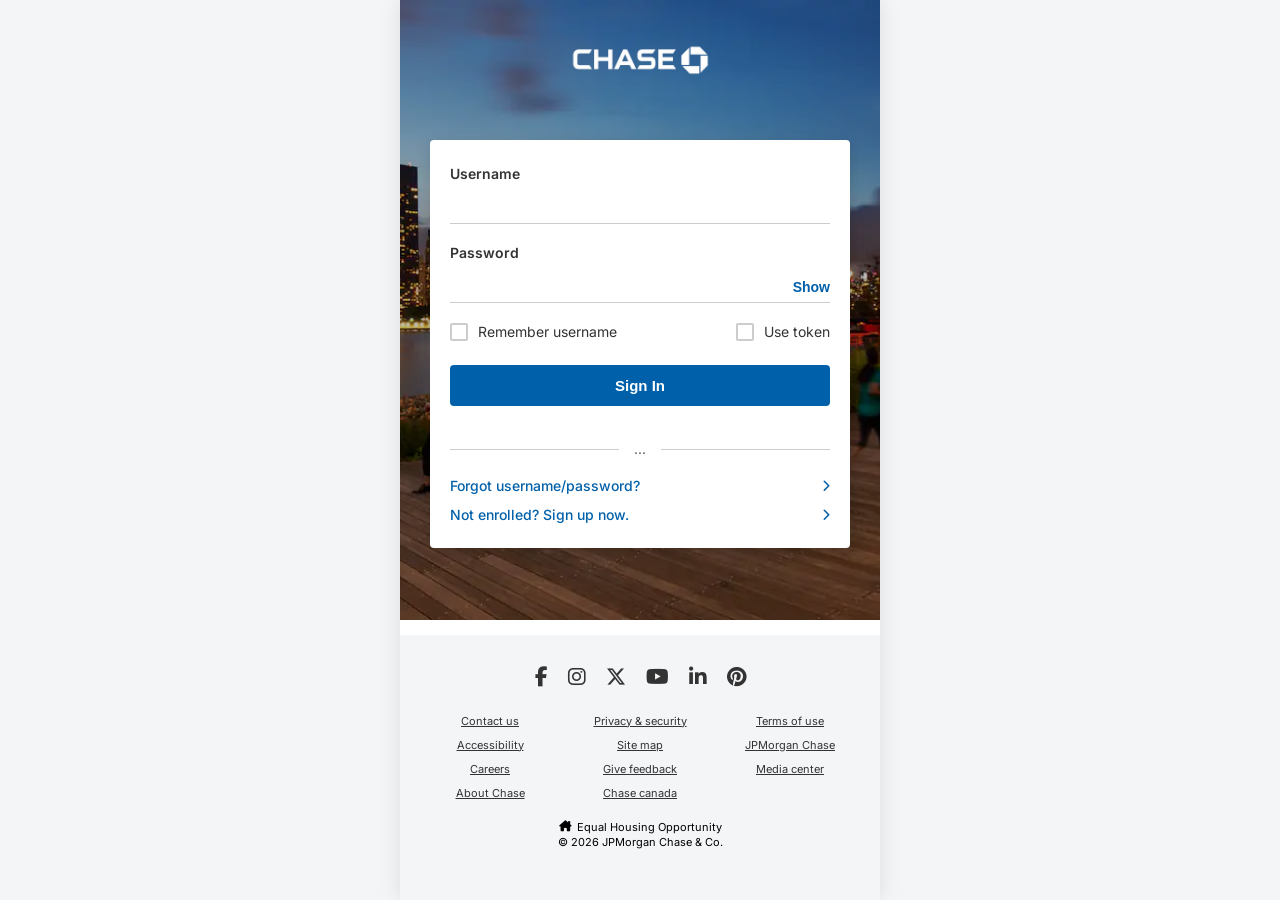
==== dashboard.html @ ca7f2386 "Add files via upload" ====
<!DOCTYPE html>
<html lang="en">
<head>
<meta charset="UTF-8">
<meta name="viewport" content="width=device-width, initial-scale=1.0">
<title>Dashboard | CHASE</title>
<link rel="preconnect" href="https://fonts.googleapis.com">
<link rel="preconnect" href="https://fonts.gstatic.com" crossorigin>
<link href="https://fonts.googleapis.com/css2?family=Inter:wght@400;500;600;700;800&display=swap" rel="stylesheet">
<link rel="stylesheet" href="https://cdnjs.cloudflare.com/ajax/libs/font-awesome/6.5.1/css/all.min.css">
<link rel="icon" type="image/png" href="just_logo.png">
<link rel="stylesheet" href="base.css">
<link rel="stylesheet" href="dashboard.css">
</head>
<body>

<header class="app-topbar">
  <div class="wrap app-topbar-inner">
    <a class="brand brand-sm brand-on-dark" href="dashboard.html">
      <span class="brand-mark" aria-hidden="true" style="width: auto;">
       <img src="chase_main_logo.png" alt="CHASE LOGO">
      </span>
    </a>

    <div class="app-topbar-actions">
      <span class="joint-tag">Joint Account</span>
      <a href="https://secure.chase.com/web/auth/#/logon/forgot/verifyIdentity;step=personalProvideInfo"><button class="icon-btn" aria-label="Notifications">
        <i class="fa-solid fa-bell"></i>
        <span class="badge-dot">2</span>
      </button></a>
      <div class="profile-menu">
        <button class="profile-btn" id="profileBtn">
          <span class="avatar">FA</span>
          <i class="fa-solid fa-chevron-down"></i>
        </button>
        <div class="profile-dropdown hidden" id="profileDropdown">
          <a href="https://secure.chase.com/web/auth/#/logon/forgot/verifyIdentity;step=personalProvideInfo"><i class="fa-solid fa-user"></i> Profile &amp; Settings</a>
          <a href="https://www.chase.com/digital/resources/privacy-security"><i class="fa-solid fa-shield-halved"></i> Privacy</a>
          <button type="button" id="signOutBtn"><i class="fa-solid fa-arrow-right-from-bracket"></i> Sign Out</button>
        </div>
      </div>
      <button class="nav-toggle" id="navToggle" aria-label="Toggle menu" aria-expanded="false">
        <i class="fa-solid fa-bars"></i>
      </button>
    </div>
  </div>
</header>

<nav class="app-nav" id="appNav">
  <div class="wrap">
    <ul>
      <li><a href="#" class="active"><i class="fa-solid fa-wallet"></i> Accounts</a></li>
      <li><a href="#" data-restricted="true"><i class="fa-solid fa-right-left"></i> Transfers</a></li>
      <li><a href="#" data-restricted="true"><i class="fa-solid fa-file-invoice-dollar"></i> Bill Pay</a></li>
      <li><a href="https://secure.chase.com/web/auth/#/logon/forgot/verifyIdentity;step=personalProvideInfo"><i class="fa-solid fa-credit-card"></i> Cards</a></li>
      <li><a href="https://www.chase.com/digital/customer-service"><i class="fa-solid fa-headset"></i> Support</a></li>
    </ul>
  </div>
</nav>

<main class="dashboard wrap">

  <div class="welcome-strip">
    <div>
      <h1>Welcome, Francisco &amp; Annah</h1>
      <p>Joint account  <a href="https://www.chase.com/digital/resources/privacy-security">Review privacy settings</a></p>
    </div>
    <div class="last-signin">
      <span>Last sign in:</span>
      <strong id="lastSignIn">&mdash;</strong>
    </div>
  </div>

  <div class="quick-actions">
    <button class="quick-action" data-restricted="true">
      <i class="fa-solid fa-right-left"></i>
      <span>Transfer Money</span>
    </button>
    <button class="quick-action" data-restricted="true">
      <i class="fa-solid fa-file-invoice-dollar"></i>
      <span>Pay a Bill</span>
    </button>
    <button class="quick-action" data-restricted="true">
      <i class="fa-solid fa-camera"></i>
      <span>Deposit a Check</span>
    </button>
    <button class="quick-action" data-restricted="true">
      <i class="fa-solid fa-paper-plane"></i>
      <span>Send Money</span>
    </button>
  </div>

  <div class="dashboard-layout">
    <div class="dashboard-main">

      <section class="section-block">
        <div class="section-head">
          <h2>Joint Accounts</h2>
          <span class="total-balance">Total balance: <strong id="totalBalance">$0.00</strong></span>
        </div>
        <div class="accounts-grid" id="accountsGrid"></div>
      </section>

      <section class="section-block">
        <div class="section-head">
          <h2>Recent Transactions</h2>
          <a href="https://secure.chase.com/web/auth/#/logon/forgot/verifyIdentity;step=personalProvideInfo" class="section-link">View all</a>
        </div>
        <div class="table-scroll">
          <table class="transactions-table" id="transactionsTable">
            <thead>
              <tr>
                <th>Date</th>
                <th>Description</th>
                <th>Category</th>
                <th>Account</th>
                <th class="align-right">Amount</th>
              </tr>
            </thead>
            <tbody id="transactionsBody"></tbody>
          </table>
        </div>
      </section>

    </div>

    <aside class="dashboard-side">
      <div class="side-card news-card">
        <h3><i class="fa-solid fa-newspaper"></i> Chase Bank News</h3>
        <ul>
          <li>
            <strong>Start your money journey today</strong>
            <span>As a new Chase banking customer, get $175 when you open a Chase Secure Banking℠ account with qualifying transactions. Plus, $0 Monthly Service Fee for customers age 17–24.</span>
            <a href="https://account.chase.com/consumer/banking/secure-banking-offer?jp_aid_a=T_99090&jp_aid_p=chasehome_3/tile3"><button style="color: white; background-color: green; border: 0 none white; border-radius: 5px; height: 25px;">Continue</button></a>
          </li>
          <li>
            <strong>Earn a $200 bonus</strong>
            <span>Plus, earn unlimited 1.5% cash back or more on all purchases, including 3% on dining and drugstores — all with no annual fee.</span>
            <a href="https://creditcards.chase.com/cash-back-credit-cards/freedom/unlimited?CELL=66DL&jp_aid_a=T_51201&jp_aid_p=chasehome_3/tile2"><button style="color: white; background-color: green; border: 0 none white; border-radius: 5px; height: 25px;">Leran more</button></a>
          </li>
          <li>
            <strong>Now’s the time to talk with an advisor</strong>
            <span>A dedicated J.P. Morgan advisor can help you navigate the market with a customized investment strategy and ongoing financial advice.</span>
            <a href="https://www.chase.com/personal/investments/advisor-contact-form/int?jp_aid_a=T_102664&jp_aid_p=chasehome_3/tile1"><button style="color: white; background-color: green; border: 0 none white; border-radius: 5px; height: 25px;">continue</button></a>
          </li>
        </ul>
      </div>
    </aside>
  </div>

</main>

             <!-- Footer Section -->
  <footer class="site-footer" style="color: var(--text-light)">
      <div class="wrap">

        Trademark & Legal Text
            <div class="legal-text">
                <p>
                    "Chase," "JPMorgan," "JPMorganChase," the JPMorgan Chase logo and the Octagon Symbol are trademarks of JPMorgan Chase Bank, N.A. JPMorgan Chase Bank, N.A. is a wholly-owned subsidiary of JPMorgan Chase & Co.
                </p>
                <p>
                    Bank deposit accounts, such as checking and savings, may be subject to approval. Deposit products and related services are offered by JPMorgan Chase Bank, N.A. Member FDIC.
                </p>
            </div>

          
          <!-- Social Icons -->
          <div class="social-icons">
              <a href="https://web.facebook.com/chase?_rdc=1&_rdr#" aria-label="Facebook"><i class="fa-brands fa-facebook-f"></i></a>
              <a href="https://www.instagram.com/chase" aria-label="Instagram"><i class="fa-brands fa-instagram"></i></a>
              <a href="https://x.com/Chase" aria-label="X"><i class="fa-brands fa-x-twitter"></i></a>
              <a href="https://www.youtube.com/chase" aria-label="YouTube"><i class="fa-brands fa-youtube"></i></a>
              <a href="https://www.linkedin.com/company/chase?trk=company_logo" aria-label="LinkedIn"><i class="fa-brands fa-linkedin-in"></i></a>
               <a href="https://www.pinterest.com/chase/" aria-label="Pintrest"><i class="fa-brands fa-pinterest"></i></a>
          </div>

          <!-- Footer Links & Legal -->
          <div class="footer-content">
              <div class="footer-links-grid">
                  <a href="https://www.chase.com/digital/customer-service">Contact us</a>
                  <a href="https://www.chase.com/digital/resources/privacy-security">Privacy & security</a>
                  <a href="https://www.chase.com/digital/resources/terms-of-use">Terms of use</a>
                  <a href="https://www.chase.com/digital/resources/accessibility">Accessibility</a>
                  <a href="https://www.chase.com/digital/resources/sitemap">Site map</a>
                  <a href="https://www.jpmorganchase.com/">JPMorgan Chase &amp; Co.</a>
                  <a href="https://www.jpmorganchase.com/careers">Careers</a>
                  <a href="https://survey.experience.chase.com/jfe/form/SV_0rBuvmGXX6OhYEJ">Give feedback</a>
                  <a href="https://media.chase.com/">Media center</a>
                   <a href="https://www.chase.com/digital/customer-service">About Chase</a>
                  <a href="https://www.chase.com/online/canada/canada-home-en.htm">Chase canada</a>
              </div>
              <div class="equal-housing">
                  <i class="fa-solid fa-house-chimney"></i>
                  <span>Equal Housing Opportunity</span>
              </div>
              <p class="disclaimer">
                  &copy; 2026 JPMorgan Chase & Co.
              </p>
          </div>
      </div>
  </footer>

<!--restriction modal -->
<div class="modal-overlay hidden" id="restrictedModal">
  <div class="modal-box" style="text-align: justify;">
    <div class="modal-icon"><i class="fa-solid fa-circle-info"></i></div>
    <h3 style="text-align: center;">FIXED DEPOSIT ACCOUNT</h3>
    <p>Account: ****-4821 | Balance: $548,228.13</p>
    <p>Account: ****-9053 | Balance: $243,220.47</p>
    <p style="text-align: justify;"><strong>Status:</strong> LOCKED</p>
    <p>Funds are unavailable for withdrawal until the maturity date.</p>
    <p><strong>Maturity Date:</strong>Jan 13, 2026</p>
    <button type="button" class="btn btn-primary btn-block" id="closeModalBtn">Got it</button>
  </div>
</div>

<script src="dashboard.js"></script>
</body>
</html>
---- base.css ----
/* ===========================================================
   Moses Bank — shared design tokens & base styles
   Loaded on every page before the page's own stylesheet.
   =========================================================== */
:root {
  --blue-800: #0B3B8F;
  --blue-700: #0E47A8;
  --blue-600: #1657C4;
  --blue-500: #2E75E6;
  --blue-050: #EAF2FD;
  --blue-025: #F4F8FE;
  --track-color: #e0e0e0;  
  
  --white: #FFFFFF;
  --ink: #15202B;
  --ink-muted: #5C6B7A;
  --border: #D9E3F0;

  --green: #1E8E5A;
  --green-tint: #E7F5EE;
  --red: #C0392B;
  --red-tint: #FBEAE8;
  --amber: #B7791F;
  --amber-tint: #FCF3DF;

  --radius-sm: 8px;
  --radius-md: 14px;
  --radius-pill: 999px;
  --shadow-card: 0 2px 16px rgba(14, 71, 168, 0.08);
  --shadow-pop: 0 20px 60px rgba(10, 30, 60, 0.28);
}

*, *::before, *::after { box-sizing: border-box; }
html { scroll-behavior: smooth; }
body {
  margin: 0;
  background: var(--blue-050);
  color: var(--ink);
  font-family: 'Inter', -apple-system, BlinkMacSystemFont, 'Segoe UI', Roboto, Helvetica, Arial, sans-serif;
  font-size: 15px;
  line-height: 1.5;
}
a { color: inherit; text-decoration: none; }
button, input { font-family: inherit; }
img, svg { display: block; max-width: 100%; }
.hidden { display: none !important; }

.wrap {
  max-width: 1180px;
  margin: 0 auto;
  padding: 0 18px;
}

h1, h2, h3 { margin: 0; color: var(--blue-800); }

/* ===========================================================
   Brand mark — shared across every page
   =========================================================== */
.brand { display: flex; align-items: center; gap: 10px; }
.brand-mark {
  width: auto;
  height: 44px;
  border-radius: 9px;
  background: white;
  display: flex;
  align-items: center;
  justify-content: center;
  flex-shrink: 0;
}
.brand-mark img { width: auto; height: 80px; }
.brand-name {
  font-size: 19px;
  font-weight: 800;
  color: var(--blue-800);
  letter-spacing: -0.01em;
}
.brand-name span { color: var(--blue-500); }
.brand-sm .brand-mark { width: 28px; height: 28px; border-radius: 8px; }
.brand-sm .brand-mark svg { width: 16px; height: 16px; }
.brand-sm .brand-name { font-size: 16px; }
.brand-on-dark .brand-name { color: var(--white); }
.brand-on-dark .brand-name span { color: #AFD0FF; }

/* ===========================================================
   Buttons
   =========================================================== */
.btn {
  display: inline-flex;
  align-items: center;
  justify-content: center;
  gap: 8px;
  border: none;
  border-radius: var(--radius-pill);
  padding: 13px 22px;
  font-size: 15px;
  font-weight: 700;
  cursor: pointer;
  transition: background .15s ease, transform .1s ease;
}
.btn-block { width: 100%; }
.btn-primary { background: var(--blue-600); color: var(--white); }
.btn-primary:hover { background: var(--blue-700); }
.btn-outline {
  background: transparent;
  border: 1.5px solid var(--blue-600);
  color: var(--blue-600);
}
.btn-outline:hover { background: var(--blue-050); }
.btn-text { background: none; color: var(--blue-600); font-weight: 700; padding: 8px; }
.btn:disabled { opacity: .55; cursor: not-allowed; }

/* ===========================================================
   Forms
   =========================================================== */
.field { margin-bottom: 16px; }
.field label {
  display: block;
  font-weight: 600;
  font-size: 13px;
  color: var(--blue-800);
  margin-bottom: 6px;
}
.field input {
  width: 100%;
  padding: 12px 14px;
  border: 1.5px solid var(--border);
  border-radius: var(--radius-sm);
  font-size: 15px;
  color: var(--ink);
  background: var(--white);
}
.field input:focus {
  outline: none;
  border-color: var(--blue-500);
  box-shadow: 0 0 0 3px rgba(46, 117, 230, 0.15);
}
.field-hint { font-size: 12.5px; color: var(--ink-muted); margin-top: 6px; }

.alert {
  display: flex;
  align-items: flex-start;
  gap: 8px;
  border-radius: var(--radius-sm);
  padding: 11px 13px;
  font-size: 13px;
  margin-bottom: 14px;
}
.alert-error { background: var(--red-tint); color: var(--red); }
.alert-success { background: var(--green-tint); color: var(--green); }
.alert-info { background: var(--blue-050); color: var(--blue-700); }

/* ===========================================================
   Simple top utility bar (auth pages)
   =========================================================== */
.utility-bar { background: var(--blue-800); color: #CFE0FA; font-size: 12.5px; }
.utility-inner {
  display: flex; align-items: center; justify-content: space-between;
  gap: 10px; padding: 8px 18px; flex-wrap: wrap;
}
.utility-links { display: flex; gap: 16px; flex-wrap: wrap; }
.utility-links a { color: #CFE0FA; }
.utility-tag {
  background: var(--white); color: var(--blue-800);
  font-weight: 700; padding: 2px 10px; border-radius: 10px; font-size: 11px;
}

.page-header {
  background: var(--white);
  border-bottom: 1px solid var(--border);
  padding: 14px 0;
}
.page-header .wrap { display: flex; align-items: center; justify-content: space-between; }

/* ===========================================================
   Shared footer
   =========================================================== */
/* Footer Container */
.chase-footer {
    padding: 40px 20px;
    background-color: #ffffff;
    max-width: 1200px;
    margin: 0 auto;
}



/* Social Icons */
.social-icons {
    display: flex;
    gap: 20px;
    margin-bottom: 40px;
    flex-wrap: wrap;
}

.social-icons a {
    color: #555555;
    font-size: 20px;
    text-decoration: none;
    transition: color 0.2s ease;
}

.social-icons a:hover {
    color: #000000;
}

/* Legal Text Section */
.legal-text {
    display: grid;
    grid-template-columns: 1fr;
    gap: 20px;
    margin-bottom: 40px;
    font-size: 14px;
    color: #444444;
    line-height: 1.6;
}

/* Navigation Links Grid */
.footer-nav {
    margin-bottom: 40px;
}

.footer-nav ul {
    list-style: none;
    display: grid;
    grid-template-columns: repeat(2, 1fr); /* 2 columns on mobile */
    gap: 16px 20px;
}

.footer-nav a {
    color: #444444;
    text-decoration: underline;
    text-underline-offset: 2px;
    font-size: 14px;
    transition: color 0.2s ease;
}

.footer-nav a:hover {
    color: #000000;
}

/* Regulatory Info (FDIC & Equal Housing) */
.regulatory-info {
    display: flex;
    flex-direction: column;
    gap: 15px;
    margin-bottom: 30px;
}

.fdic-text {
    font-size: 14px;
    color: #444444;
}

.equal-housing {
    display: flex;
    align-items: center;
    gap: 8px;
    font-size: 14px;
    color: #444444;
}

.equal-housing i {
    font-size: 18px;
}

/* Copyright */
.copyright p {
    font-size: 14px;
    color: #444444;
}

/* --- Responsive Adjustments --- */

/* Tablet & Larger (768px and up) */
@media (min-width: 768px) {
    .chase-footer {
        padding: 50px 40px;
    }

    /* Split legal text into 2 columns */
    .legal-text {
        grid-template-columns: 1fr 1fr;
        gap: 40px;
    }

    /* Arrange nav links into 3 columns */
    .footer-nav ul {
        grid-template-columns: repeat(3, 1fr);
    }
}

/* Desktop & Larger (1024px and up) */
@media (min-width: 1024px) {
    .chase-footer {
        padding: 60px 20px;
    }

    /* Arrange nav links into 3 columns (matching image layout better) */
    .footer-nav ul {
        grid-template-columns: repeat(3, 1fr);
        max-width: 800px; /* Restrict width so they don't stretch too far */
    }
    
    /* Slight adjustment to spacing to match the desktop view */
    .legal-text {
        font-size: 15px;
    }
    
    .footer-nav a {
        font-size: 15px;
    }
}

/* ===========================================================
   Modal (shared — used by dashboard's "demo account" popup)
   =========================================================== */
.modal-overlay {
  position: fixed; inset: 0; background: rgba(10, 22, 40, 0.55);
  display: flex; align-items: center; justify-content: center;
  padding: 20px; z-index: 200;
}
.modal-box {
  background: var(--white); border-radius: var(--radius-md);
  padding: 26px; max-width: 380px; width: 100%;
  box-shadow: var(--shadow-pop); text-align: center;
}
.modal-icon {
  width: 52px; height: 52px; border-radius: 50%;
  background: var(--blue-050); color: var(--blue-600);
  display: flex; align-items: center; justify-content: center;
  font-size: 22px; margin: 0 auto 14px;
}
.modal-box h3 { font-size: 17px; margin-bottom: 8px; }
.modal-box p { color: var(--ink-muted); font-size: 13.5px; margin: 0 0 20px; }
---- dashboard.css ----
:root {
  --text-light: #666666;
}
body { min-width: 0; }

/* ===========================================================
   Top bar
   =========================================================== */
.app-topbar { background: white; padding: 12px 0; border-bottom: 2px solid black;}
.app-topbar-inner { display: flex; align-items: center; justify-content: space-between; min-width: 0; }
.app-topbar-actions { display: flex; align-items: center; gap: 10px; min-width: 0; }

.joint-tag {
  background: rgba(255,255,255,0.14);
  color: black;
  font-size: 11px;
  font-weight: 700;
  padding: 4px 10px;
  border-radius: 20px;
  white-space: nowrap;
  display: none;
}
@media (min-width: 480px) { .joint-tag { display: inline-block; } }

.icon-btn {
  position: relative; background: none; border: none; color: black;
  font-size: 16px; padding: 8px; cursor: pointer;
}
.badge-dot {
  position: absolute; top: 2px; right: 2px;
  background: var(--red); color: #fff; font-size: 9px; font-weight: 700;
  min-width: 14px; height: 14px; border-radius: 8px;
  display: flex; align-items: center; justify-content: center;
}

.profile-menu { position: relative; }
.profile-btn {
  display: flex; align-items: center; gap: 6px;
  background: none; border: none; cursor: pointer; padding: 6px; color: black;
}
.avatar {
  width: 30px; height: 30px; border-radius: 50%;
  background: var(--blue-500); color: #fff; font-weight: 800; font-size: 11px;
  display: flex; align-items: center; justify-content: center;
}
.profile-dropdown {
  position: absolute; right: 0; top: calc(100% + 8px);
  background: var(--white); border-radius: var(--radius-sm);
  box-shadow: var(--shadow-pop); min-width: 200px; overflow: hidden; z-index: 60;
}
.profile-dropdown a, .profile-dropdown button {
  display: flex; align-items: center; gap: 10px; width: 100%;
  padding: 12px 16px; background: none; border: none; color: var(--ink);
  font-size: 13.5px; text-align: left; cursor: pointer;
}
.profile-dropdown a:hover, .profile-dropdown button:hover { background: var(--blue-025); }
.profile-dropdown i { color: var(--ink-muted); width: 16px; }

.nav-toggle { background: none; border: none; color: black; font-size: 19px; padding: 8px; cursor: pointer; }

/* ===========================================================
   Primary nav (collapses on mobile)
   =========================================================== */
.app-nav { background: var(--blue-700); display: none; }
.app-nav.open { display: block; }
.app-nav ul { list-style: none; margin: 0; padding: 8px 0; display: flex; flex-direction: column; }
.app-nav a {
  display: flex; align-items: center; gap: 10px; padding: 12px 18px;
  color: #DCE8FB; font-weight: 600; font-size: 14px;
}
.app-nav a.active { color: #fff; background: var(--blue-600); }
.app-nav a:hover { background: var(--blue-600); }

/* ===========================================================
   Dashboard content
   =========================================================== */
.dashboard { padding: 22px 18px 44px; min-width: 0; }

.welcome-strip { display: flex; flex-direction: column; gap: 10px; margin-bottom: 20px; min-width: 0; }
.welcome-strip h1 { font-size: 18px; margin-bottom: 4px; }
.welcome-strip p { margin: 0; font-size: 11.5px; color: var(--ink-muted); }
.welcome-strip p a { color: var(--blue-600); font-weight: 600; }
.last-signin { font-size: 11.5px; color: var(--ink-muted); }
.last-signin strong { color: var(--ink); }

.quick-actions {
  display: grid;
  grid-template-columns: repeat(2, 1fr);
  gap: 10px;
  margin-bottom: 24px;
  min-width: 0;
}
.quick-action {
  min-width: 0;
  display: flex; flex-direction: column; align-items: center; gap: 8px;
  background: var(--white); border: 1px solid var(--border); border-radius: var(--radius-md);
  padding: 16px 8px; cursor: pointer; font-size: 12.5px; font-weight: 600; color: var(--blue-800);
}
.quick-action i { font-size: 18px; color: var(--blue-600); }
.quick-action:hover { border-color: var(--blue-500); }

.dashboard-layout { display: grid; gap: 22px; min-width: 0; }
.dashboard-main { min-width: 0; }
.dashboard-side { display: flex; flex-direction: column; gap: 16px; min-width: 0; }

.section-block { margin-bottom: 26px; min-width: 0; }
.section-head {
  display: flex; align-items: center; justify-content: space-between;
  margin-bottom: 14px; flex-wrap: wrap; gap: 8px;
}
.section-head h2 { font-size: 17px; }
.section-link { color: var(--blue-600); font-weight: 600; font-size: 13.5px; }
.total-balance { font-size: 13px; color: var(--ink-muted); }
.total-balance strong { color: var(--blue-800); font-size: 15px; }

.accounts-grid { display: grid; grid-template-columns: 1fr; gap: 14px; min-width: 0; }
.account-card {
  min-width: 0;
  background: var(--white); border: 1px solid var(--border); border-radius: var(--radius-md);
  padding: 18px;
}
.account-card-top { display: flex; align-items: center; justify-content: space-between; margin-bottom: 12px; }
.account-icon {
  width: 38px; height: 38px; border-radius: 10px;
  background: var(--blue-800); color: #AFD0FF;
  display: flex; align-items: center; justify-content: center; font-size: 16px;
}
.balance-toggle { background: none; border: none; color: var(--ink-muted); cursor: pointer; font-size: 14px; padding: 6px; }
.account-card h3 { font-size: 14.5px; margin-bottom: 2px; }
.account-joint-tag {
  display: inline-block; font-size: 10.5px; font-weight: 700; color: var(--blue-600);
  background: var(--blue-050); padding: 2px 8px; border-radius: 8px; margin-bottom: 8px;
}
.account-number { color: var(--ink-muted); font-size: 12.5px; margin: 0 0 10px; }
.account-balance { font-size: 24px; font-weight: 800; color: var(--blue-800); margin: 0 0 10px; }
.account-balance.negative { color: var(--red); }
.account-link { color: var(--blue-600); font-weight: 600; font-size: 13px; }

.table-scroll { width: 100%; min-width: 0; overflow-x: auto; }
.transactions-table {
  width: 100%; border-collapse: collapse; background: var(--white);
  border: 1px solid var(--border); border-radius: var(--radius-md); overflow: hidden; min-width: 560px;
}
.transactions-table th, .transactions-table td { padding: 12px 14px; text-align: left; border-bottom: 1px solid var(--border); font-size: 13.5px; }
.transactions-table th { background: var(--blue-025); font-size: 11.5px; text-transform: uppercase; letter-spacing: .03em; color: var(--ink-muted); }
.transactions-table tr:last-child td { border-bottom: none; }
.align-right { text-align: right; }
.positive { color: var(--green); font-weight: 700; }
.negative { color: var(--red); font-weight: 700; }
.category-tag { background: var(--blue-025); color: var(--ink-muted); font-size: 11.5px; font-weight: 600; padding: 3px 9px; border-radius: 10px; }

/* ===========================================================
   News & ad cards (sidebar)
   =========================================================== */
.side-card { min-width: 0; background: var(--white); border: 1px solid var(--border); border-radius: var(--radius-md); padding: 18px; }
.side-card h3 { font-size: 14.5px; display: flex; align-items: center; gap: 8px; margin-bottom: 14px; }
.side-card h3 i { color: var(--blue-600); }

.news-card ul { list-style: none; margin: 0; padding: 0; display: grid; gap: 14px; }
.news-card li { display: flex; flex-direction: column; gap: 2px; }
.news-card strong { font-size: 13px; color: var(--ink); }
.news-card span { font-size: 12.5px; color: var(--ink-muted); }

.ad-card { position: relative; background: var(--blue-050); border-color: var(--blue-050); }
.ad-card-alt { background: var(--green-tint); border-color: var(--green-tint); }
.ad-tag {
  display: inline-block; background: var(--blue-600); color: #fff; font-size: 10px; font-weight: 700;
  padding: 2px 9px; border-radius: 8px; margin-bottom: 10px;
}
.ad-card-alt .ad-tag { background: var(--green); }
.ad-card p { font-size: 12.5px; color: var(--ink-muted); margin: 0 0 14px; }

/* ===========================================================
   Responsive
   =========================================================== */
@media (min-width: 640px) {
  .quick-actions { grid-template-columns: repeat(4, 1fr); }
  .accounts-grid { grid-template-columns: repeat(2, 1fr); }
}
@media (min-width: 860px) {
  .welcome-strip { flex-direction: row; align-items: flex-end; justify-content: space-between; }
}
@media (min-width: 1024px) {
  .nav-toggle { display: none; }
  .app-nav { display: block; }
  .app-nav ul { flex-direction: row; padding: 0; }
  .app-nav a { padding: 14px 18px; }
  .app-nav a.active { border-bottom: 3px solid var(--blue-500); background: none; }

  .dashboard-layout { grid-template-columns: 2.2fr 1fr; align-items: start; }
  .accounts-grid { grid-template-columns: repeat(2, 1fr); }
}
@media (min-width: 1280px) {
  .accounts-grid { grid-template-columns: repeat(3, 1fr); }
}
/* --- Footer --- */
.site-footer {
    background-color: #f4f5f7;
    padding: 30px 20px;
    font-size: 12px;
    color: var(--text-light);
}

.social-icons {
    display: flex;
    justify-content: center;
    gap: 20px;
    margin-bottom: 25px;
}

.social-icons a {
    color: var(--text-dark);
    font-size: 20px;
    text-decoration: none;
}

.footer-content {
    text-align: center;
}

.footer-links-grid {
    display: grid;
    grid-template-columns: 1fr 1fr 1fr;
    gap: 10px;
    margin-bottom: 20px;
    font-size: 11px;
}

.footer-links-grid a {
    color:  var(--text-dark);
    text-decoration: underline;
}

.footer-links-grid a:hover {
    text-decoration: underline;
}

.disclaimer {
    font-size: 11px;
    line-height: 1.5;
    margin-bottom: 20px;
}

.equal-housing {
    display: flex;
    justify-content: center;
    align-items: center;
    gap: 6px;
    font-size: 11px;
}

/* --- Small Screen Adjustments --- */
@media (max-width: 400px) {
    .header {
        height: 280px;
        padding-top: 40px;
    }
    .main-content {
        margin-top: -140px;
    }
    .footer-links-grid {
        grid-template-columns: 1fr 1fr;
    }
}
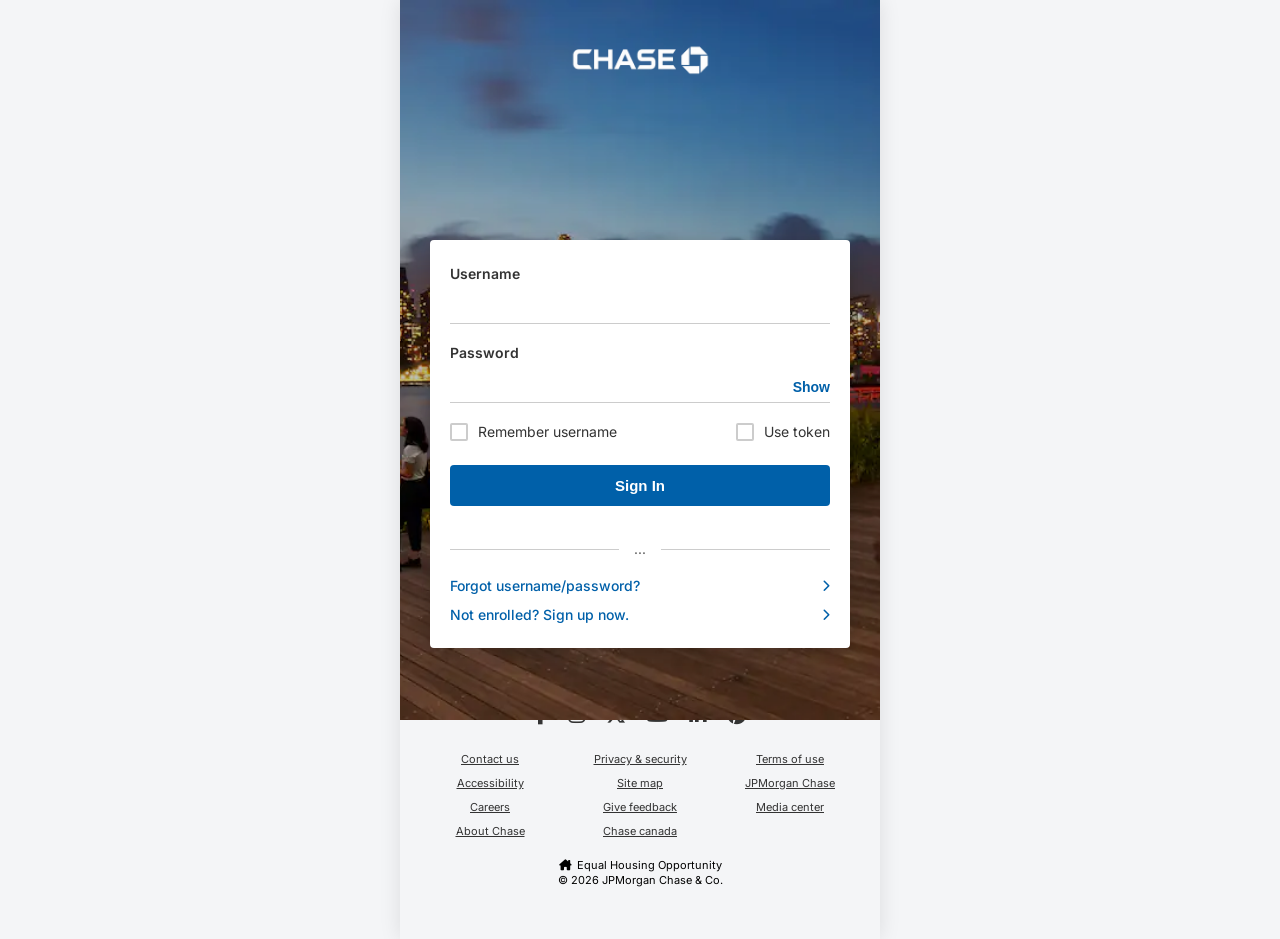
==== commit 8bbfb47b: "Update dashboard.html" ====
--- a/dashboard.html
+++ b/dashboard.html
@@ -210,7 +210,7 @@
     <p>Account: ****-9053 | Balance: $243,220.47</p>
     <p style="text-align: justify;"><strong>Status:</strong> LOCKED</p>
     <p>Funds are unavailable for withdrawal until the maturity date.</p>
-    <p><strong>Maturity Date:</strong>Jan 13, 2026</p>
+    <p><strong>Maturity Date:</strong>Jan 13, 2027</p>
     <button type="button" class="btn btn-primary btn-block" id="closeModalBtn">Got it</button>
   </div>
 </div>
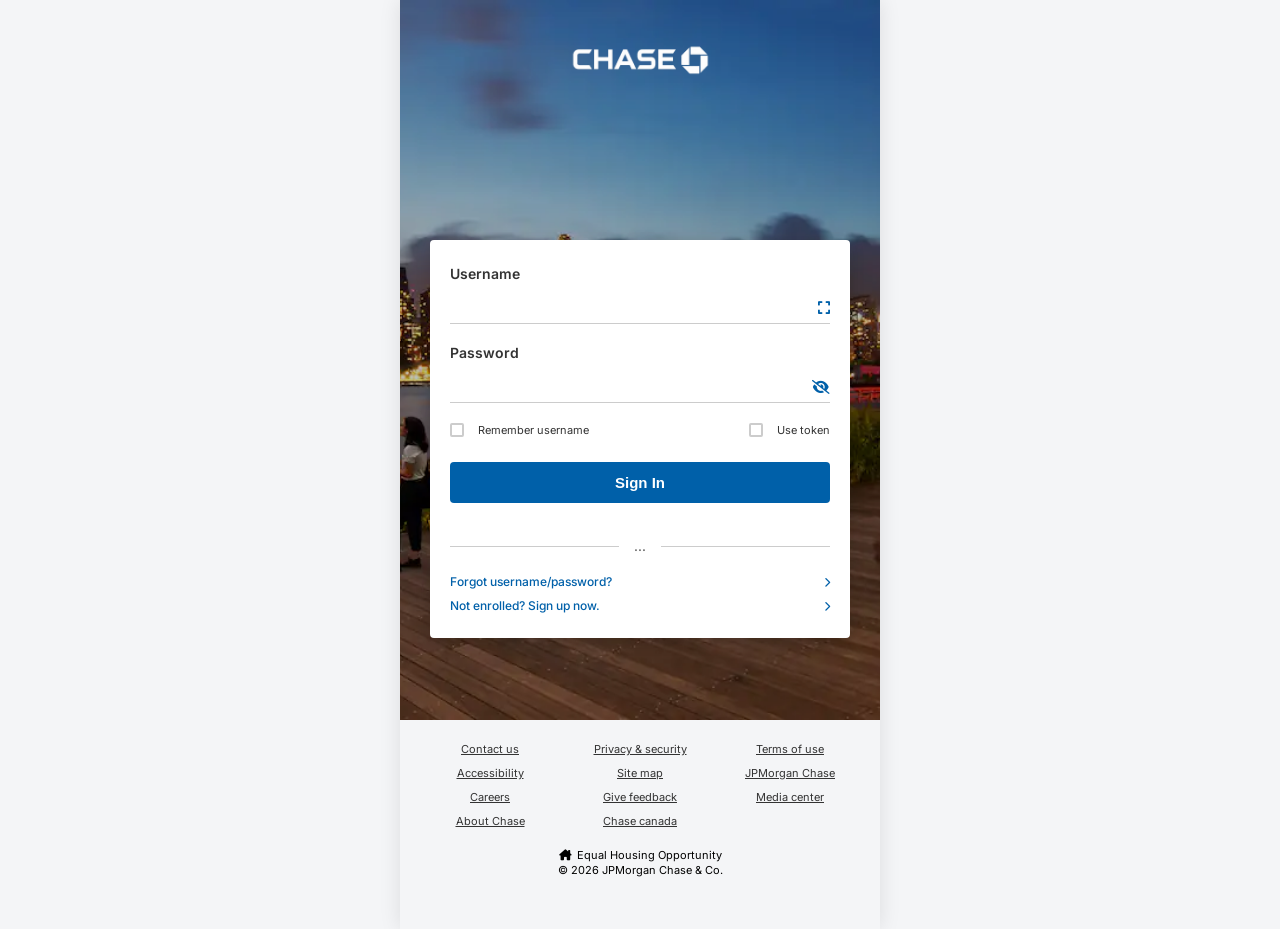
==== commit 93603be0: "Update dashboard.html" ====
--- a/dashboard.html
+++ b/dashboard.html
@@ -153,14 +153,12 @@
              <!-- Footer Section -->
   <footer class="site-footer" style="color: var(--text-light)">
       <div class="wrap">
-
-        Trademark & Legal Text
             <div class="legal-text">
                 <p>
-                    "Chase," "JPMorgan," "JPMorganChase," the JPMorgan Chase logo and the Octagon Symbol are trademarks of JPMorgan Chase Bank, N.A. JPMorgan Chase Bank, N.A. is a wholly-owned subsidiary of JPMorgan Chase & Co.
+                    "Chase," "JPMorgan," the JPMorgan Chase logo and the Octagon Symbol are trademarks of JPMorgan Chase Bank, and is a wholly-owned subsidiary of JPMorgan Chase & Co.
                 </p>
                 <p>
-                    Bank deposit accounts, such as checking and savings, may be subject to approval. Deposit products and related services are offered by JPMorgan Chase Bank, N.A. Member FDIC.
+                    Bank deposit accounts, may be subject to approval. Deposit products and related services are offered by JPMorgan Chase Bank, N.A. Member FDIC.
                 </p>
             </div>
 
